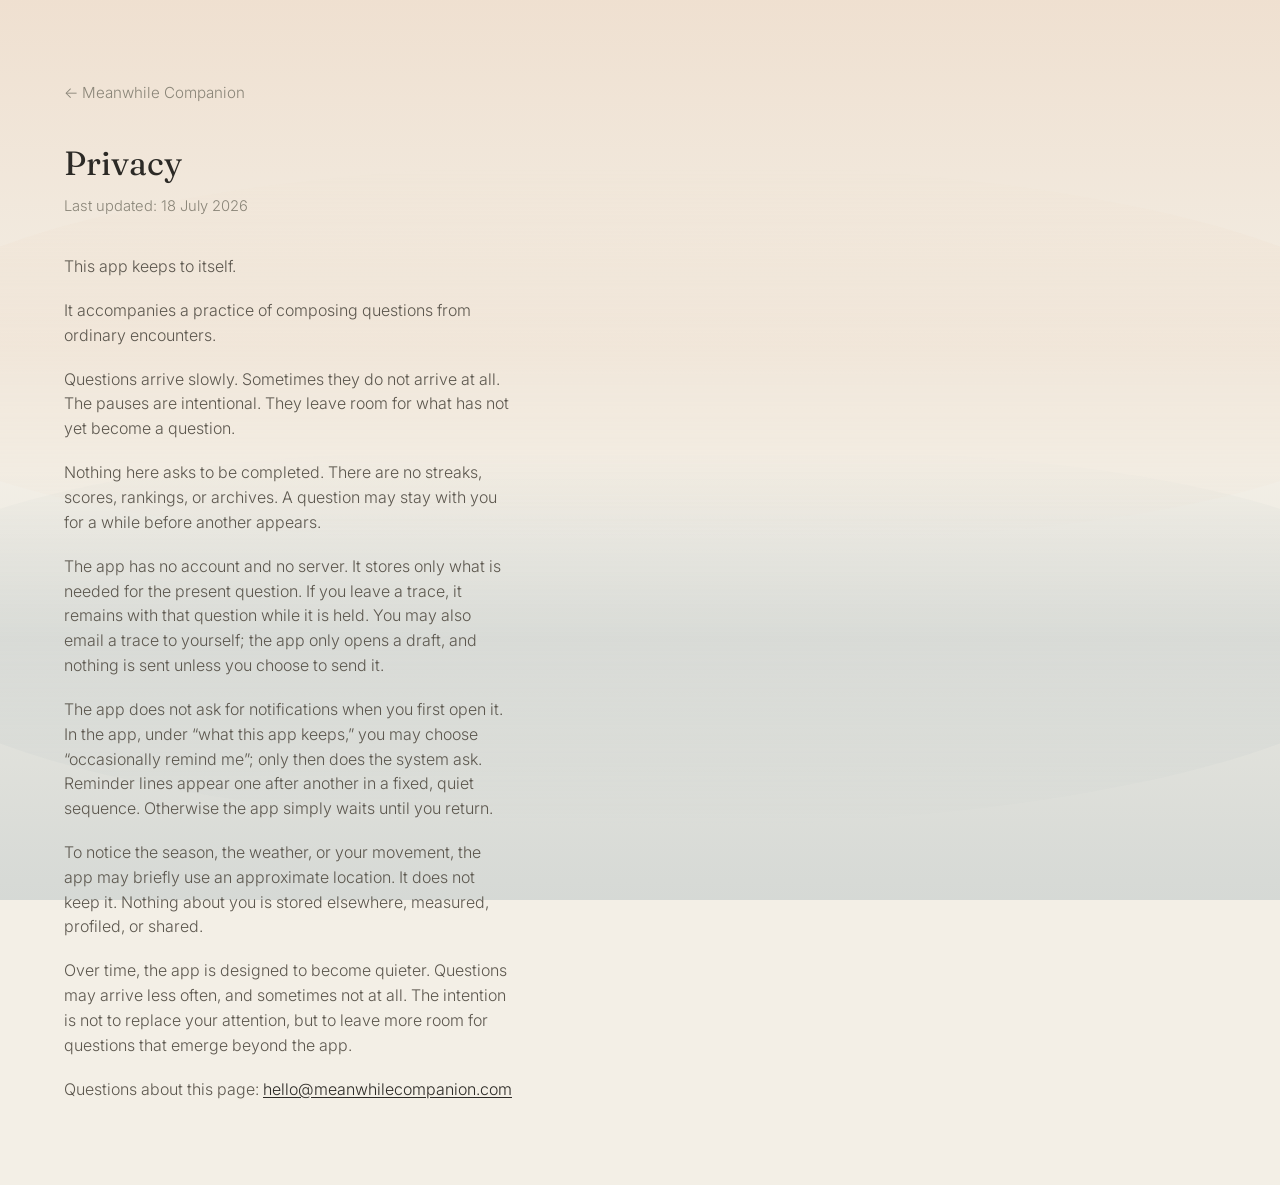
==== privacy.html @ e1fcdea3 "Add Meanwhile Companion site" ====
<!DOCTYPE html>
<html lang="en">
<head>
  <meta charset="UTF-8" />
  <meta name="viewport" content="width=device-width, initial-scale=1.0" />
  <title>Meanwhile Companion — Privacy</title>
  <meta name="description" content="Privacy note for Meanwhile Companion." />
  <meta name="robots" content="index, follow" />
  <link rel="canonical" href="https://meanwhilecompanion.com/privacy.html" />
  <link rel="icon" href="favicon.svg" type="image/svg+xml" />
  <link rel="preconnect" href="https://fonts.googleapis.com" />
  <link rel="preconnect" href="https://fonts.gstatic.com" crossorigin />
  <link href="https://fonts.googleapis.com/css2?family=Fraunces:ital,opsz,wght@0,9..144,400;1,9..144,400&family=Inter:wght@300;400&display=swap" rel="stylesheet" />
  <link rel="stylesheet" href="styles.css" />
  <style>
    .legal {
      position: relative;
      z-index: 1;
      max-width: 36rem;
      padding: clamp(3rem, 8vw, 5rem) clamp(1.5rem, 6vw, 4rem) 4rem;
    }
    .legal h1 {
      font-family: var(--serif);
      font-weight: 400;
      font-size: clamp(1.6rem, 1.3rem + 1.2vw, 2.1rem);
      margin: 0 0 0.4rem;
    }
    .legal .meta {
      color: var(--faint);
      font-size: 0.92rem;
      margin: 0 0 2.25rem;
    }
    .legal p {
      color: var(--ink-soft);
      margin: 0 0 1.2rem;
      max-width: 32rem;
    }
    .legal a {
      color: var(--ink);
      text-decoration: underline;
      text-underline-offset: 0.15em;
    }
    .legal .back {
      display: inline-block;
      margin-bottom: 2rem;
      color: var(--faint);
      font-size: 0.95rem;
      text-decoration: none;
    }
    .legal .back:hover { color: var(--ink); }
  </style>
</head>
<body>
  <a class="skip" href="#main">Skip to content</a>
  <div class="atmosphere" aria-hidden="true"></div>
  <main id="main" class="legal">
    <a class="back" href="/">← Meanwhile Companion</a>
    <h1>Privacy</h1>
    <p class="meta">Last updated: 18 July 2026</p>

    <p>This app keeps to itself.</p>

    <p>It accompanies a practice of composing questions from ordinary encounters.</p>

    <p>
      Questions arrive slowly. Sometimes they do not arrive at all. The pauses are intentional.
      They leave room for what has not yet become a question.
    </p>

    <p>
      Nothing here asks to be completed. There are no streaks, scores, rankings, or archives.
      A question may stay with you for a while before another appears.
    </p>

    <p>
      The app has no account and no server. It stores only what is needed for the present question.
      If you leave a trace, it remains with that question while it is held. You may also email a
      trace to yourself; the app only opens a draft, and nothing is sent unless you choose to send it.
    </p>

    <p>
      The app does not ask for notifications when you first open it. In the app, under
      “what this app keeps,” you may choose “occasionally remind me”; only then does the
      system ask. Reminder lines appear one after another in a fixed, quiet sequence.
      Otherwise the app simply waits until you return.
    </p>

    <p>
      To notice the season, the weather, or your movement, the app may briefly use an approximate
      location. It does not keep it. Nothing about you is stored elsewhere, measured, profiled, or shared.
    </p>

    <p>
      Over time, the app is designed to become quieter. Questions may arrive less often, and sometimes
      not at all. The intention is not to replace your attention, but to leave more room for questions
      that emerge beyond the app.
    </p>

    <p>
      Questions about this page:
      <a href="mailto:hello@meanwhilecompanion.com">hello@meanwhilecompanion.com</a>
    </p>
  </main>
</body>
</html>
---- styles.css ----
/* Meanwhile Companion — public site
   One composition. Brand first. Paper atmosphere. No dashboard. */

:root {
  --paper: #f3efe6;
  --paper-deep: #e8e2d4;
  --ink: #2c2a26;
  --ink-soft: #5c574e;
  --faint: #8a8578;
  --peach: #e8c4a8;
  --slate: #8aa0aa;
  --hairline: #dcd6c8;

  --serif: "Fraunces", Georgia, "Times New Roman", serif;
  --sans: "Inter", system-ui, -apple-system, sans-serif;
}

* { box-sizing: border-box; }

html, body {
  margin: 0;
  min-height: 100%;
}

body {
  font-family: var(--sans);
  font-weight: 300;
  color: var(--ink);
  background: var(--paper);
  line-height: 1.55;
  -webkit-font-smoothing: antialiased;
  position: relative;
  overflow-x: hidden;
}

.skip {
  position: absolute;
  left: -999px;
  top: 0;
  background: var(--ink);
  color: var(--paper);
  padding: 0.5rem 1rem;
  z-index: 10;
}
.skip:focus { left: 1rem; top: 1rem; }

/* Soft temporal layers behind the type — atmosphere, not a card */
.atmosphere {
  position: fixed;
  inset: 0;
  z-index: 0;
  pointer-events: none;
  background:
    linear-gradient(180deg, rgba(232, 196, 168, 0.35) 0%, transparent 42%),
    linear-gradient(0deg, rgba(138, 160, 170, 0.28) 0%, transparent 48%),
    var(--paper);
}
.atmosphere::before,
.atmosphere::after {
  content: "";
  position: absolute;
  left: -10%;
  right: -10%;
  height: 42%;
  opacity: 0.45;
  filter: blur(0.5px);
}
.atmosphere::before {
  top: 18%;
  background: linear-gradient(180deg, transparent, rgba(232, 196, 168, 0.4), transparent);
  border-radius: 50% 50% 40% 40%;
  animation: drift 28s ease-in-out infinite alternate;
}
.atmosphere::after {
  bottom: 8%;
  background: linear-gradient(0deg, transparent, rgba(138, 160, 170, 0.35), transparent);
  border-radius: 40% 40% 50% 50%;
  animation: drift 34s ease-in-out infinite alternate-reverse;
}

@keyframes drift {
  from { transform: translateY(0); }
  to { transform: translateY(12px); }
}

@media (prefers-reduced-motion: reduce) {
  .atmosphere::before,
  .atmosphere::after { animation: none; }
}

.stage {
  position: relative;
  z-index: 1;
  min-height: 100vh;
  min-height: 100dvh;
  display: flex;
  flex-direction: column;
  justify-content: center;
  padding: clamp(2.5rem, 8vw, 5rem) clamp(1.5rem, 6vw, 4rem) 6rem;
  max-width: 40rem;
}

.brand {
  font-family: var(--serif);
  font-size: clamp(1.75rem, 1.2rem + 2vw, 2.35rem);
  font-weight: 400;
  letter-spacing: -0.02em;
  margin: 0 0 1.75rem;
  line-height: 1.2;
  opacity: 0;
  animation: arrive 1.6s ease forwards;
}

.headline {
  font-family: var(--serif);
  font-weight: 400;
  font-style: italic;
  font-size: clamp(1.35rem, 1.1rem + 1.2vw, 1.75rem);
  line-height: 1.35;
  color: var(--ink-soft);
  margin: 0 0 1.25rem;
  opacity: 0;
  animation: arrive 1.6s ease 0.25s forwards;
}

.support {
  margin: 0;
  max-width: 28rem;
  font-size: 1.05rem;
  line-height: 1.65;
  color: var(--ink-soft);
  opacity: 0;
  animation: arrive 1.6s ease 0.5s forwards;
}

.actions {
  margin-top: 2.5rem;
  display: flex;
  flex-wrap: wrap;
  gap: 1.25rem 2rem;
  align-items: baseline;
  opacity: 0;
  animation: arrive 1.6s ease 0.75s forwards;
}

.cta {
  font-family: var(--sans);
  font-weight: 400;
  font-size: 1rem;
  color: var(--ink);
  text-decoration: none;
  letter-spacing: 0.02em;
  border-bottom: 1px solid var(--ink);
  padding-bottom: 0.1rem;
  transition: color 0.25s ease, border-color 0.25s ease;
}
.cta:hover { color: var(--ink-soft); border-color: var(--faint); }

.cta-soon {
  border-bottom-style: dotted;
  color: var(--faint);
  border-color: var(--hairline);
  pointer-events: none;
}

.cta-faint {
  font-size: 0.98rem;
  color: var(--faint);
  text-decoration: none;
  letter-spacing: 0.01em;
  transition: color 0.25s ease;
}
.cta-faint:hover { color: var(--ink); }

.note {
  margin: 2rem 0 0;
  max-width: 26rem;
  font-size: 0.92rem;
  line-height: 1.55;
  color: var(--faint);
  opacity: 0;
  animation: arrive 1.6s ease 1s forwards;
}

.foot {
  position: relative;
  z-index: 1;
  padding: 0 clamp(1.5rem, 6vw, 4rem) 2rem;
  font-size: 0.88rem;
  color: var(--faint);
  display: flex;
  flex-wrap: wrap;
  gap: 0.5rem 0.65rem;
  align-items: center;
}
.foot a {
  color: inherit;
  text-decoration: none;
}
.foot a:hover { color: var(--ink-soft); }
.sep { opacity: 0.5; }

@keyframes arrive {
  from { opacity: 0; transform: translateY(8px); }
  to { opacity: 1; transform: translateY(0); }
}

@media (prefers-reduced-motion: reduce) {
  .brand, .headline, .support, .actions, .note {
    opacity: 1;
    animation: none;
    transform: none;
  }
}
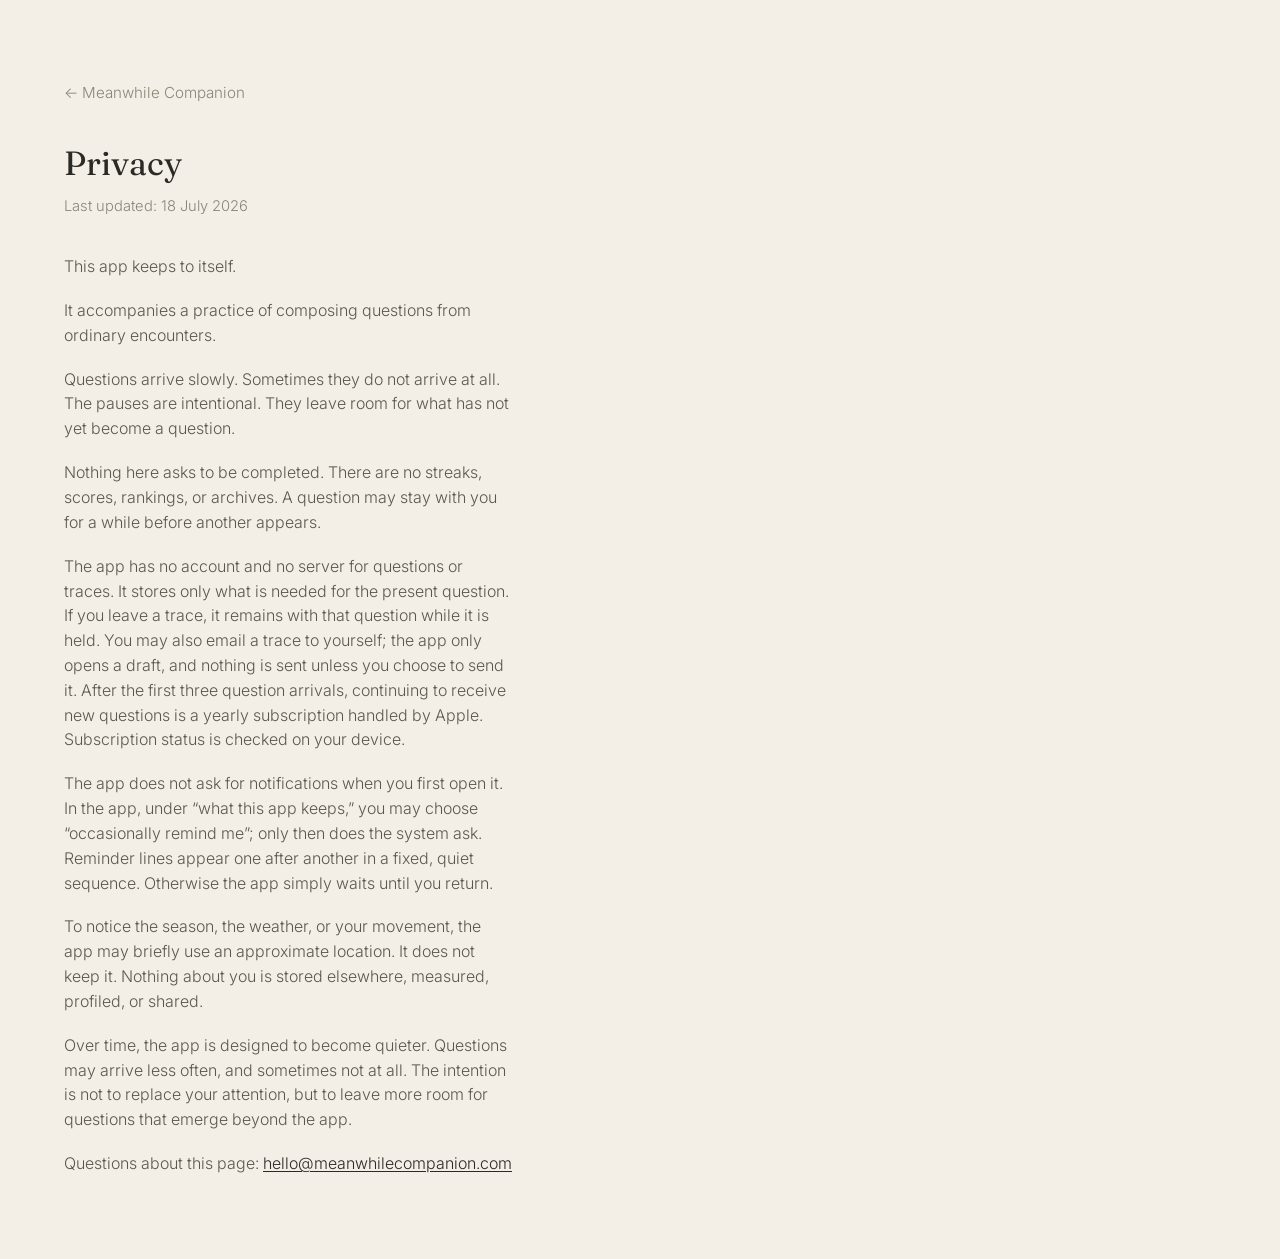
==== commit c35426be: "Document yearly subscription in privacy and keep social banners. Co-authored-by: Cursor <cursoragent" ====
--- a/privacy.html
+++ b/privacy.html
@@ -73,9 +73,11 @@
     </p>
 
     <p>
-      The app has no account and no server. It stores only what is needed for the present question.
+      The app has no account and no server for questions or traces. It stores only what is needed for the present question.
       If you leave a trace, it remains with that question while it is held. You may also email a
       trace to yourself; the app only opens a draft, and nothing is sent unless you choose to send it.
+      After the first three question arrivals, continuing to receive new questions is a yearly subscription
+      handled by Apple. Subscription status is checked on your device.
     </p>
 
     <p>
--- a/styles.css
+++ b/styles.css
@@ -1,14 +1,11 @@
 /* Meanwhile Companion — public site
-   One composition. Brand first. Paper atmosphere. No dashboard. */
+   Logo mark + type. No background image. */
 
 :root {
   --paper: #f3efe6;
-  --paper-deep: #e8e2d4;
   --ink: #2c2a26;
   --ink-soft: #5c574e;
   --faint: #8a8578;
-  --peach: #e8c4a8;
-  --slate: #8aa0aa;
   --hairline: #dcd6c8;
 
   --serif: "Fraunces", Georgia, "Times New Roman", serif;
@@ -29,8 +26,6 @@
   background: var(--paper);
   line-height: 1.55;
   -webkit-font-smoothing: antialiased;
-  position: relative;
-  overflow-x: hidden;
 }
 
 .skip {
@@ -44,83 +39,48 @@
 }
 .skip:focus { left: 1rem; top: 1rem; }
 
-/* Soft temporal layers behind the type — atmosphere, not a card */
-.atmosphere {
-  position: fixed;
-  inset: 0;
-  z-index: 0;
-  pointer-events: none;
-  background:
-    linear-gradient(180deg, rgba(232, 196, 168, 0.35) 0%, transparent 42%),
-    linear-gradient(0deg, rgba(138, 160, 170, 0.28) 0%, transparent 48%),
-    var(--paper);
-}
-.atmosphere::before,
-.atmosphere::after {
-  content: "";
-  position: absolute;
-  left: -10%;
-  right: -10%;
-  height: 42%;
-  opacity: 0.45;
-  filter: blur(0.5px);
-}
-.atmosphere::before {
-  top: 18%;
-  background: linear-gradient(180deg, transparent, rgba(232, 196, 168, 0.4), transparent);
-  border-radius: 50% 50% 40% 40%;
-  animation: drift 28s ease-in-out infinite alternate;
-}
-.atmosphere::after {
-  bottom: 8%;
-  background: linear-gradient(0deg, transparent, rgba(138, 160, 170, 0.35), transparent);
-  border-radius: 40% 40% 50% 50%;
-  animation: drift 34s ease-in-out infinite alternate-reverse;
-}
-
-@keyframes drift {
-  from { transform: translateY(0); }
-  to { transform: translateY(12px); }
-}
-
-@media (prefers-reduced-motion: reduce) {
-  .atmosphere::before,
-  .atmosphere::after { animation: none; }
-}
-
 .stage {
-  position: relative;
-  z-index: 1;
   min-height: 100vh;
   min-height: 100dvh;
   display: flex;
   flex-direction: column;
   justify-content: center;
-  padding: clamp(2.5rem, 8vw, 5rem) clamp(1.5rem, 6vw, 4rem) 6rem;
+  padding: clamp(2.5rem, 8vw, 5rem) clamp(1.5rem, 6vw, 4rem) 4rem;
   max-width: 40rem;
+}
+
+.logo {
+  display: block;
+  width: clamp(5.5rem, 4.5rem + 4vw, 7rem);
+  height: auto;
+  aspect-ratio: 1;
+  margin: 0 0 1.75rem;
+  border-radius: 1.15rem;
+  opacity: 0;
+  animation: arrive 1.4s ease forwards;
 }
 
 .brand {
   font-family: var(--serif);
-  font-size: clamp(1.75rem, 1.2rem + 2vw, 2.35rem);
+  font-size: clamp(1.85rem, 1.25rem + 2.2vw, 2.55rem);
   font-weight: 400;
   letter-spacing: -0.02em;
-  margin: 0 0 1.75rem;
-  line-height: 1.2;
+  margin: 0 0 1.1rem;
+  line-height: 1.15;
   opacity: 0;
-  animation: arrive 1.6s ease forwards;
+  animation: arrive 1.4s ease 0.12s forwards;
 }
 
 .headline {
   font-family: var(--serif);
   font-weight: 400;
   font-style: italic;
-  font-size: clamp(1.35rem, 1.1rem + 1.2vw, 1.75rem);
+  font-size: clamp(1.3rem, 1.05rem + 1.1vw, 1.7rem);
   line-height: 1.35;
   color: var(--ink-soft);
-  margin: 0 0 1.25rem;
+  margin: 0 0 1.15rem;
   opacity: 0;
-  animation: arrive 1.6s ease 0.25s forwards;
+  animation: arrive 1.4s ease 0.28s forwards;
 }
 
 .support {
@@ -130,17 +90,17 @@
   line-height: 1.65;
   color: var(--ink-soft);
   opacity: 0;
-  animation: arrive 1.6s ease 0.5s forwards;
+  animation: arrive 1.4s ease 0.42s forwards;
 }
 
 .actions {
-  margin-top: 2.5rem;
+  margin-top: 2.25rem;
   display: flex;
   flex-wrap: wrap;
-  gap: 1.25rem 2rem;
+  gap: 1.15rem 2rem;
   align-items: baseline;
   opacity: 0;
-  animation: arrive 1.6s ease 0.75s forwards;
+  animation: arrive 1.4s ease 0.56s forwards;
 }
 
 .cta {
@@ -173,19 +133,36 @@
 .cta-faint:hover { color: var(--ink); }
 
 .note {
-  margin: 2rem 0 0;
+  margin: 1.75rem 0 0;
   max-width: 26rem;
   font-size: 0.92rem;
   line-height: 1.55;
   color: var(--faint);
   opacity: 0;
-  animation: arrive 1.6s ease 1s forwards;
+  animation: arrive 1.4s ease 0.7s forwards;
 }
 
+.social {
+  margin-top: 1.75rem;
+  display: flex;
+  flex-wrap: wrap;
+  gap: 0.45rem 0.65rem;
+  align-items: center;
+  font-size: 0.95rem;
+  opacity: 0;
+  animation: arrive 1.4s ease 0.84s forwards;
+}
+.social a {
+  color: var(--ink-soft);
+  text-decoration: none;
+  letter-spacing: 0.01em;
+  transition: color 0.25s ease;
+}
+.social a:hover { color: var(--ink); }
+
 .foot {
-  position: relative;
-  z-index: 1;
   padding: 0 clamp(1.5rem, 6vw, 4rem) 2rem;
+  margin-top: -2rem;
   font-size: 0.88rem;
   color: var(--faint);
   display: flex;
@@ -201,12 +178,12 @@
 .sep { opacity: 0.5; }
 
 @keyframes arrive {
-  from { opacity: 0; transform: translateY(8px); }
+  from { opacity: 0; transform: translateY(6px); }
   to { opacity: 1; transform: translateY(0); }
 }
 
 @media (prefers-reduced-motion: reduce) {
-  .brand, .headline, .support, .actions, .note {
+  .logo, .brand, .headline, .support, .actions, .note, .social {
     opacity: 1;
     animation: none;
     transform: none;
